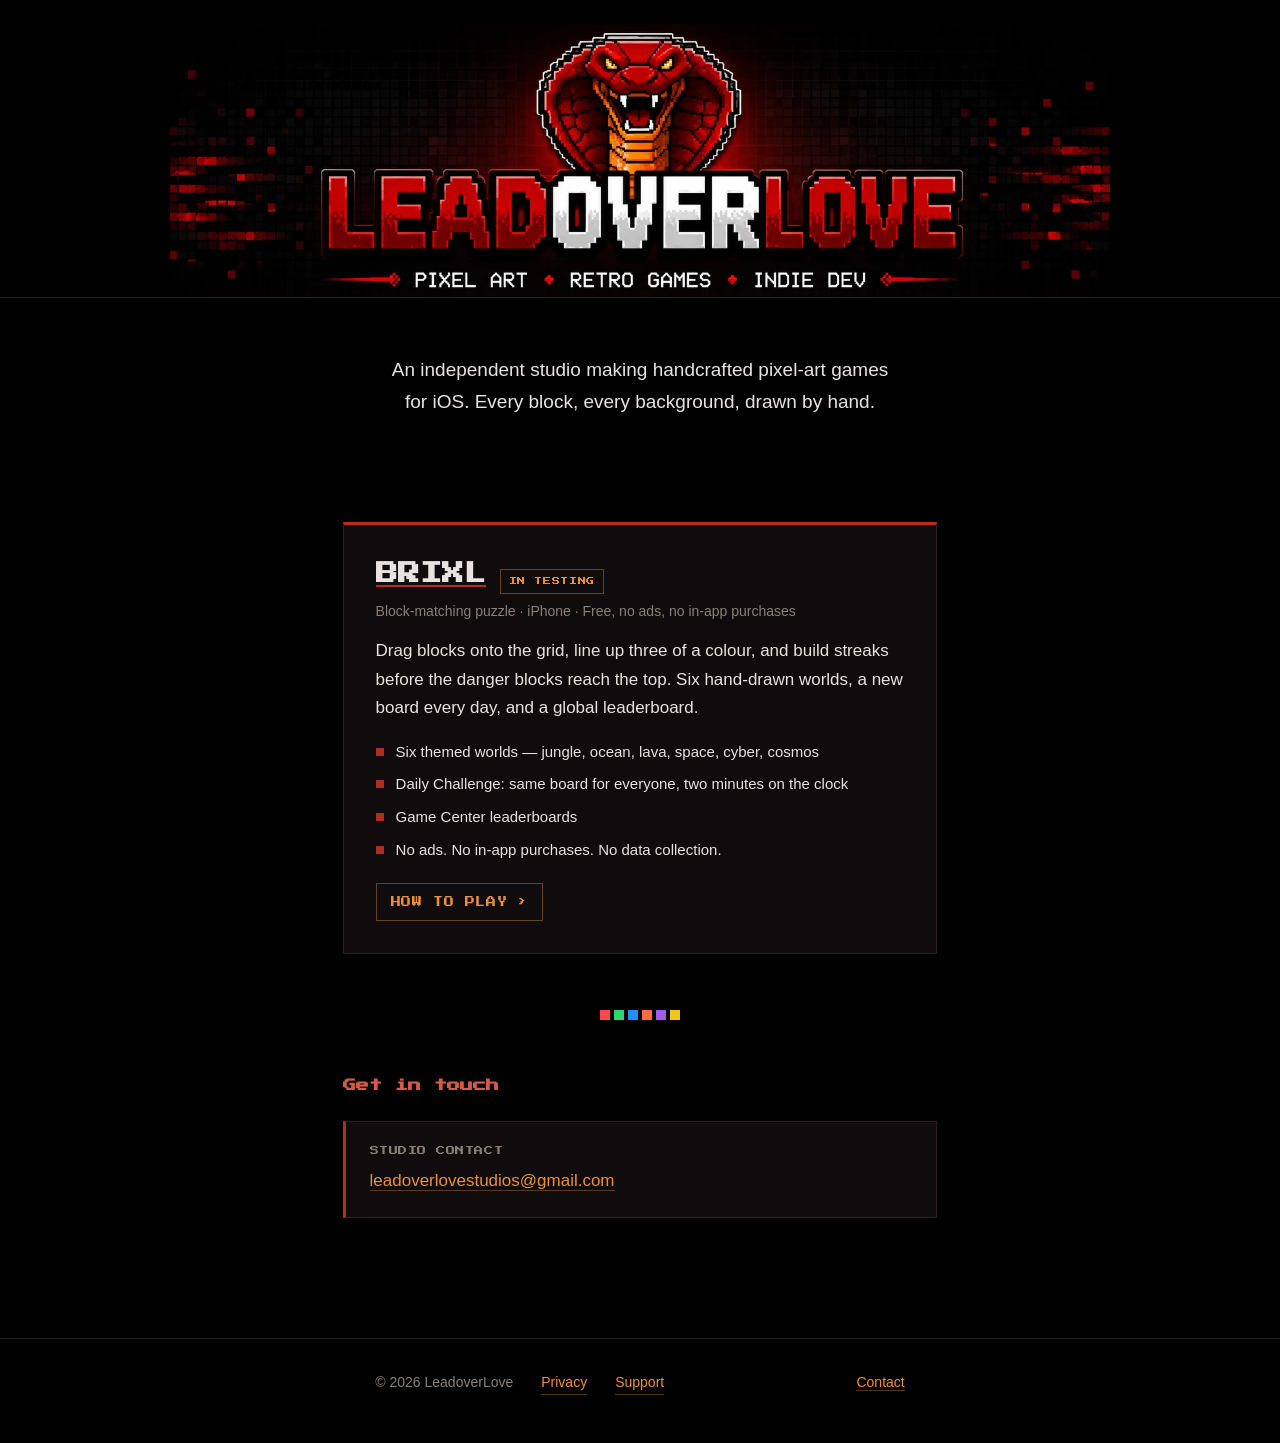
==== index.html @ e68d9afa "Add files via upload" ====
<!DOCTYPE html>
<html lang="en">
<head>
<meta charset="utf-8">
<meta name="viewport" content="width=device-width, initial-scale=1">
<meta name="google-site-verification" content="ZD58j9wQBkLsRxdxLFWqJ_ikYCnvQP8m34xMKHqDhYk" />
<title>Brixl — a pixel-art puzzle game for iPhone | LeadoverLove</title>
<meta name="description" content="Brixl is a handcrafted pixel-art block-matching puzzle game for iPhone. Six themed worlds, a daily challenge, and Game Center leaderboards. Free, no ads, no in-app purchases. Made by LeadoverLove.">
<link rel="canonical" href="https://leadoverlove.github.io/">
<meta name="theme-color" content="#000000">
<link rel="icon" href="logo.png">

<meta property="og:type" content="website">
<meta property="og:site_name" content="LeadoverLove">
<meta property="og:url" content="https://leadoverlove.github.io/">
<meta property="og:title" content="Brixl — a pixel-art puzzle game for iPhone">
<meta property="og:description" content="Six pixel art worlds, a new board every day, and a global leaderboard. Free, no ads, no in-app purchases.">
<meta property="og:image" content="https://leadoverlove.github.io/banner.jpg">
<meta property="og:image:width" content="1600">
<meta property="og:image:height" content="464">
<meta property="og:image:alt" content="LeadoverLove — pixel art, retro games, indie dev">
<meta name="twitter:card" content="summary_large_image">
<meta name="twitter:title" content="Brixl — a pixel-art puzzle game for iPhone">
<meta name="twitter:description" content="Six pixel art worlds, a new board every day, and a global leaderboard. Free, no ads, no in-app purchases.">
<meta name="twitter:image" content="https://leadoverlove.github.io/banner.jpg">

<link rel="stylesheet" href="style.css">

<script type="application/ld+json">
{
  "@context": "https://schema.org",
  "@graph": [
    {
      "@type": "Organization",
      "@id": "https://leadoverlove.github.io/#studio",
      "name": "LeadoverLove",
      "url": "https://leadoverlove.github.io/",
      "logo": "https://leadoverlove.github.io/logo.png",
      "email": "leadoverlovestudios@gmail.com",
      "description": "An independent studio making pixel-art games for iOS."
    },
    {
      "@type": "VideoGame",
      "name": "Brixl",
      "url": "https://leadoverlove.github.io/",
      "image": "https://leadoverlove.github.io/banner.jpg",
      "description": "A pixel-art block-matching puzzle game for iPhone. Drag blocks onto the grid, line up three or more of a colour, and build streaks before the danger blocks reach the top.",
      "genre": ["Puzzle", "Casual"],
      "gamePlatform": "iOS",
      "operatingSystem": "iOS",
      "applicationCategory": "GameApplication",
      "author": { "@id": "https://leadoverlove.github.io/#studio" },
      "publisher": { "@id": "https://leadoverlove.github.io/#studio" },
      "offers": {
        "@type": "Offer",
        "price": "0",
        "priceCurrency": "GBP"
      }
    }
  ]
}
</script>
<style>
  /* Landing-page-only styles */
  .hero {
    border-bottom: 1px solid var(--rule);
    background: #000;
    text-align: center;
    padding: 24px 0 0;
    overflow: hidden;
  }
  .hero__art {
    display: block;
    width: 100%;
    max-width: 940px;
    height: auto;
    margin: 0 auto;
  }
  .hero__vo {
    position: absolute;
    width: 1px; height: 1px;
    overflow: hidden;
    clip: rect(0 0 0 0);
    white-space: nowrap;
  }

  .studio-line {
    max-width: 52ch;
    margin: 0 auto;
    padding: 56px 24px 8px;
    text-align: center;
    font-size: 19px;
    line-height: 1.7;
    color: var(--text);
  }

  /* Title card */
  .title-card {
    background: var(--ink-raised);
    border: 1px solid var(--rule);
    border-top: 3px solid var(--red);
    padding: 32px;
    margin: 40px 0 0;
  }
  .title-card__head {
    display: flex;
    align-items: baseline;
    gap: 14px;
    flex-wrap: wrap;
    margin-bottom: 6px;
  }
  .title-card__name {
    font-family: var(--display);
    font-size: 22px;
    color: var(--text);
    margin: 0;
  }
  .status {
    font-family: var(--display);
    font-size: 8px;
    letter-spacing: 0.08em;
    color: var(--amber);
    border: 1px solid rgba(236, 145, 56, 0.4);
    padding: 5px 8px;
  }
  .status--soon {
    color: var(--muted);
    border-color: var(--rule);
  }
  .title-card__meta {
    color: var(--muted);
    font-size: 14px;
    margin: 0 0 18px;
  }
  .title-card p { margin-bottom: 14px; }
  .title-card p:last-child { margin-bottom: 0; }
  .feature-list {
    list-style: none;
    padding: 0;
    margin: 18px 0 0;
    display: grid;
    gap: 8px;
  }
  .feature-list li {
    padding-left: 20px;
    position: relative;
    color: var(--text);
    font-size: 15px;
  }
  .feature-list li::before {
    content: '';
    position: absolute;
    left: 0;
    top: 8px;
    width: 8px;
    height: 8px;
    background: var(--red);
  }
  .title-card--next { border-top-color: var(--rule); }
  .title-card--next .title-card__name { color: var(--muted); }

  /* BRIXL title links through to the full game page */
  .title-link {
    color: inherit;
    text-decoration: none;
    border-bottom: 2px solid var(--red);
    transition: color 0.15s ease, border-color 0.15s ease;
  }
  .title-link:hover {
    color: var(--red-lit);
    border-bottom-color: var(--red-lit);
  }
  .card-cta {
    margin-top: 20px;
    font-size: 15px;
  }
  .card-cta a {
    font-family: var(--display);
    font-size: 10px;
    letter-spacing: 0.06em;
    border-bottom: none;
    border: 1px solid rgba(236, 145, 56, 0.4);
    padding: 10px 14px;
    display: inline-block;
    transition: border-color 0.15s ease, color 0.15s ease;
  }
  .card-cta a:hover {
    border-color: var(--amber-lit);
  }

  @media (max-width: 560px) {
    .hero { padding: 52px 20px 48px; }
    .hero__mark { width: 96px; height: 96px; }
    .title-card { padding: 24px 20px; }
    .title-card__name { font-size: 17px; }
    .studio-line { font-size: 17px; padding-top: 44px; }
  }
</style>
</head>
<body>

<header class="hero">
  <h1 class="hero__vo">LeadoverLove &mdash; pixel art, retro games, indie dev</h1>
  <picture>
    <source srcset="banner.webp" type="image/webp">
    <img class="hero__art" src="banner.jpg"
         width="1600" height="464"
         alt="LeadoverLove &mdash; pixel art, retro games, indie dev">
  </picture>
</header>

<p class="studio-line">
  An independent studio making handcrafted pixel-art games for iOS. Every block, every background, drawn by hand.
</p>

<main>

  <article class="title-card">
    <div class="title-card__head">
      <h2 class="title-card__name"><a class="title-link" href="brixl.html">BRIXL</a></h2>
      <span class="status">IN TESTING</span>
    </div>
    <p class="title-card__meta">Block-matching puzzle &middot; iPhone &middot; Free, no ads, no in-app purchases</p>
    <p>Drag blocks onto the grid, line up three of a colour, and build streaks before the danger blocks reach the top. Six hand-drawn worlds, a new board every day, and a global leaderboard.</p>
    <ul class="feature-list">
      <li>Six themed worlds &mdash; jungle, ocean, lava, space, cyber, cosmos</li>
      <li>Daily Challenge: same board for everyone, two minutes on the clock</li>
      <li>Game Center leaderboards</li>
      <li>No ads. No in-app purchases. No data collection.</li>
    </ul>
    <p class="card-cta"><a href="brixl.html">HOW TO PLAY &rsaquo;</a></p>
  </article>

  <div class="divider">
    <ul class="blocks"><li></li><li></li><li></li><li></li><li></li><li></li></ul>
  </div>

  <h2>Get in touch</h2>
  <div class="card">
    <span class="label">STUDIO CONTACT</span>
    <p><a href="mailto:leadoverlovestudios@gmail.com">leadoverlovestudios@gmail.com</a></p>
  </div>

</main>

<footer class="site-foot">
  <div class="site-foot__inner">
    <span>&copy; 2026 LeadoverLove</span>
    <a href="privacy.html">Privacy</a>
    <a href="support.html">Support</a>
    <span class="spacer"><a href="mailto:leadoverlovestudios@gmail.com">Contact</a></span>
  </div>
</footer>

</body>
</html>
---- style.css ----
/* LeadoverLove Studios — shared styles
   Palette sampled directly from the studio cobra mark. */

@import url('https://fonts.googleapis.com/css2?family=Press+Start+2P&display=swap');

:root {
  --ink:        #000000;
  --ink-raised: #100B0C;
  --red:        #B12D21;
  --red-lit:    #D55A4A;
  --amber:      #EC9138;
  --amber-lit:  #F3BA63;
  --text:       #E8E3E1;
  --muted:      #8A8078;
  --rule:       #2A2022;

  --display: 'Press Start 2P', ui-monospace, monospace;
  --body: -apple-system, BlinkMacSystemFont, 'Segoe UI', Inter, Helvetica, Arial, sans-serif;

  --measure: 68ch;
}

*, *::before, *::after { box-sizing: border-box; }

html { -webkit-text-size-adjust: 100%; }

body {
  margin: 0;
  background: var(--ink);
  color: var(--text);
  font-family: var(--body);
  font-size: 17px;
  line-height: 1.65;
  -webkit-font-smoothing: antialiased;
}

/* ---- Pixel block rule: the signature device.
       Squares in Brixl's six block colours. ---- */
.blocks {
  display: flex;
  gap: 4px;
  margin: 0;
  padding: 0;
  list-style: none;
}
.blocks li { width: 10px; height: 10px; }
.blocks li:nth-child(1) { background: #FF474F; }
.blocks li:nth-child(2) { background: #2ED672; }
.blocks li:nth-child(3) { background: #1E8FFF; }
.blocks li:nth-child(4) { background: #FF6B36; }
.blocks li:nth-child(5) { background: #A45BE8; }
.blocks li:nth-child(6) { background: #F5C518; }

/* ---- Header ---- */
.site-head {
  border-bottom: 1px solid var(--rule);
  background: var(--ink-raised);
}
.site-head__inner {
  max-width: var(--measure);
  margin: 0 auto;
  padding: 28px 24px;
  display: flex;
  align-items: center;
  gap: 16px;
}
.mark {
  width: 44px;
  height: 44px;
  image-rendering: pixelated;
  flex: none;
}
.wordmark {
  font-family: var(--display);
  font-size: 13px;
  letter-spacing: 0.02em;
  color: var(--text);
  text-decoration: none;
  line-height: 1.4;
}
.wordmark span { color: var(--red-lit); }

/* ---- Layout ---- */
main {
  max-width: var(--measure);
  margin: 0 auto;
  padding: 56px 24px 96px;
}

.eyebrow {
  font-family: var(--display);
  font-size: 10px;
  color: var(--amber);
  letter-spacing: 0.08em;
  margin: 0 0 20px;
}

h1 {
  font-family: var(--display);
  font-size: clamp(18px, 4.5vw, 28px);
  line-height: 1.45;
  color: var(--text);
  margin: 0 0 12px;
}

.updated {
  color: var(--muted);
  font-size: 14px;
  margin: 0 0 40px;
}

h2 {
  font-family: var(--display);
  font-size: 13px;
  line-height: 1.6;
  color: var(--red-lit);
  margin: 52px 0 16px;
}

h3 {
  font-size: 17px;
  font-weight: 650;
  color: var(--text);
  margin: 32px 0 6px;
}

p { margin: 0 0 16px; }

strong { color: #FFF; font-weight: 650; }

a {
  color: var(--amber);
  text-decoration: none;
  border-bottom: 1px solid rgba(236, 145, 56, 0.35);
  transition: color 0.15s ease, border-color 0.15s ease;
}
a:hover { color: var(--amber-lit); border-bottom-color: var(--amber-lit); }
a:focus-visible {
  outline: 2px solid var(--amber);
  outline-offset: 3px;
  border-radius: 2px;
}

/* ---- Contact card ---- */
.card {
  background: var(--ink-raised);
  border: 1px solid var(--rule);
  border-left: 3px solid var(--red);
  padding: 22px 24px;
  margin: 24px 0;
}
.card p:last-child { margin-bottom: 0; }
.card .label {
  font-family: var(--display);
  font-size: 9px;
  color: var(--muted);
  letter-spacing: 0.06em;
  display: block;
  margin-bottom: 8px;
}

/* ---- Divider ---- */
.divider {
  margin: 56px 0;
  display: flex;
  justify-content: center;
}

/* ---- Media: screenshots and video loops ----
   Phone-shaped media sits in a framed figure. Video uses
   autoplay+muted+loop+playsinline so it behaves like a GIF
   at a fraction of the file size, and still plays on iOS. */
.shot {
  margin: 28px 0;
}
.shot__frame {
  background: var(--ink-raised);
  border: 1px solid var(--rule);
  padding: 12px;
  display: flex;
  justify-content: center;
}
.shot__frame img,
.shot__frame video {
  display: block;
  width: 100%;
  max-width: 300px;
  height: auto;
  border-radius: 4px;
}
.shot figcaption {
  color: var(--muted);
  font-size: 14px;
  margin-top: 10px;
  text-align: center;
}

/* Side-by-side on wider screens */
.shot-row {
  display: grid;
  grid-template-columns: 1fr 1fr;
  gap: 20px;
  margin: 28px 0;
}
.shot-row .shot { margin: 0; }

/* ---- Placeholder: delete these rules once real media is in ---- */
.placeholder {
  background: repeating-linear-gradient(
    45deg,
    #140F10,
    #140F10 10px,
    #1A1214 10px,
    #1A1214 20px
  );
  border: 1px dashed #3A2C2E;
  aspect-ratio: 9 / 19.5;
  width: 100%;
  max-width: 300px;
  display: flex;
  align-items: center;
  justify-content: center;
  text-align: center;
  padding: 20px;
  color: #6A605C;
  font-family: var(--display);
  font-size: 9px;
  line-height: 2;
}
.placeholder--wide { aspect-ratio: 16 / 9; max-width: 100%; }

/* ---- Numbered steps ---- */
.step {
  display: flex;
  gap: 18px;
  margin: 0 0 12px;
  align-items: baseline;
}
.step__num {
  font-family: var(--display);
  font-size: 13px;
  color: var(--red);
  flex: none;
  width: 28px;
}
.step__body { flex: 1; }
.step__body h3 { margin-top: 0; }

/* ---- Back link ---- */
.backlink {
  font-family: var(--display);
  font-size: 9px;
  letter-spacing: 0.06em;
  color: var(--muted);
  text-decoration: none;
  border-bottom: none;
  display: inline-block;
  margin-bottom: 28px;
}
.backlink:hover { color: var(--amber); border-bottom: none; }

@media (max-width: 560px) {
  .shot-row { grid-template-columns: 1fr; }
  .step { gap: 12px; }
  .step__num { width: 22px; font-size: 11px; }
}

/* ---- Footer ---- */
.site-foot {
  border-top: 1px solid var(--rule);
  padding: 32px 24px 48px;
}
.site-foot__inner {
  max-width: var(--measure);
  margin: 0 auto;
  display: flex;
  flex-wrap: wrap;
  gap: 12px 28px;
  align-items: center;
  font-size: 14px;
  color: var(--muted);
}
.site-foot a { font-size: 14px; }
.site-foot .spacer { margin-left: auto; }

@media (max-width: 560px) {
  body { font-size: 16px; }
  .site-head__inner { padding: 22px 20px; }
  main { padding: 40px 20px 72px; }
  .wordmark { font-size: 11px; }
  h2 { font-size: 12px; }
  .site-foot .spacer { margin-left: 0; }
}

@media (prefers-reduced-motion: reduce) {
  * { transition: none !important; animation: none !important; }
}
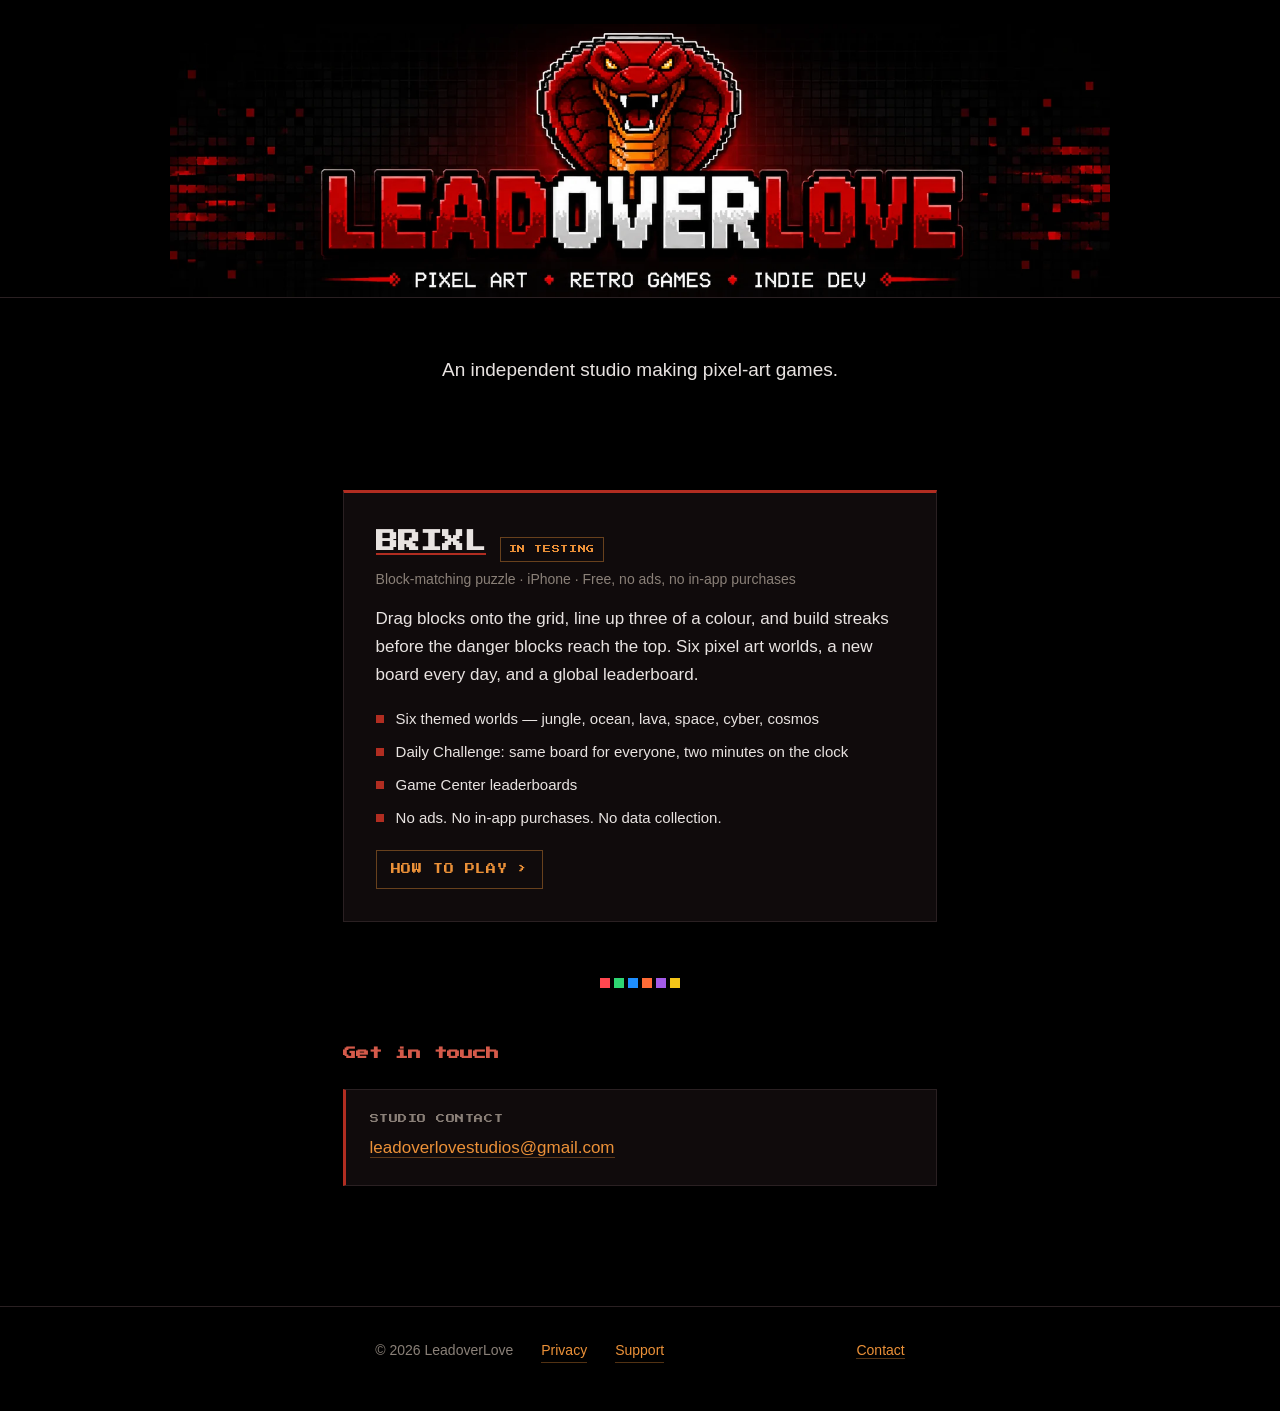
==== commit c858c985: "Update index.html" ====
--- a/index.html
+++ b/index.html
@@ -5,7 +5,7 @@
 <meta name="viewport" content="width=device-width, initial-scale=1">
 <meta name="google-site-verification" content="ZD58j9wQBkLsRxdxLFWqJ_ikYCnvQP8m34xMKHqDhYk" />
 <title>Brixl — a pixel-art puzzle game for iPhone | LeadoverLove</title>
-<meta name="description" content="Brixl is a handcrafted pixel-art block-matching puzzle game for iPhone. Six themed worlds, a daily challenge, and Game Center leaderboards. Free, no ads, no in-app purchases. Made by LeadoverLove.">
+<meta name="description" content="Brixl is a pixel-art block-matching puzzle game for iPhone. Six themed worlds, a daily challenge, and Game Center leaderboards. Free, no ads, no in-app purchases. Made by LeadoverLove.">
 <link rel="canonical" href="https://leadoverlove.github.io/">
 <meta name="theme-color" content="#000000">
 <link rel="icon" href="logo.png">
@@ -37,7 +37,7 @@
       "url": "https://leadoverlove.github.io/",
       "logo": "https://leadoverlove.github.io/logo.png",
       "email": "leadoverlovestudios@gmail.com",
-      "description": "An independent studio making pixel-art games for iOS."
+      "description": "An independent studio making pixel-art games."
     },
     {
       "@type": "VideoGame",
@@ -201,16 +201,13 @@
 
 <header class="hero">
   <h1 class="hero__vo">LeadoverLove &mdash; pixel art, retro games, indie dev</h1>
-  <picture>
-    <source srcset="banner.webp" type="image/webp">
-    <img class="hero__art" src="banner.jpg"
-         width="1600" height="464"
-         alt="LeadoverLove &mdash; pixel art, retro games, indie dev">
-  </picture>
+  <img class="hero__art" src="banner.webp"
+       width="1600" height="464"
+       alt="LeadoverLove &mdash; pixel art, retro games, indie dev">
 </header>
 
 <p class="studio-line">
-  An independent studio making handcrafted pixel-art games for iOS. Every block, every background, drawn by hand.
+  An independent studio making pixel-art games.
 </p>
 
 <main>
@@ -221,7 +218,7 @@
       <span class="status">IN TESTING</span>
     </div>
     <p class="title-card__meta">Block-matching puzzle &middot; iPhone &middot; Free, no ads, no in-app purchases</p>
-    <p>Drag blocks onto the grid, line up three of a colour, and build streaks before the danger blocks reach the top. Six hand-drawn worlds, a new board every day, and a global leaderboard.</p>
+    <p>Drag blocks onto the grid, line up three of a colour, and build streaks before the danger blocks reach the top. Six pixel art worlds, a new board every day, and a global leaderboard.</p>
     <ul class="feature-list">
       <li>Six themed worlds &mdash; jungle, ocean, lava, space, cyber, cosmos</li>
       <li>Daily Challenge: same board for everyone, two minutes on the clock</li>
--- a/style.css
+++ b/style.css
@@ -124,6 +124,17 @@
   margin: 32px 0 6px;
 }
 
+/* Standalone h3s (Power-ups subsections) need to read as headings
+   against the pixel-font h2s, not as bold body text. Inside .step
+   the number already signals hierarchy, so those stay plain. */
+main > h3 {
+  font-family: var(--display);
+  font-size: 11px;
+  color: var(--amber);
+  letter-spacing: 0.04em;
+  margin: 40px 0 14px;
+}
+
 p { margin: 0 0 16px; }
 
 strong { color: #FFF; font-weight: 650; }
@@ -184,7 +195,7 @@
 .shot__frame video {
   display: block;
   width: 100%;
-  max-width: 300px;
+  max-width: 340px;
   height: auto;
   border-radius: 4px;
 }
@@ -193,6 +204,11 @@
   font-size: 14px;
   margin-top: 10px;
   text-align: center;
+}
+
+/* The opening shot gets more room than the inline ones */
+.shot--hero .shot__frame img {
+  max-width: 380px;
 }
 
 /* Side-by-side on wider screens */
@@ -203,6 +219,42 @@
   margin: 28px 0;
 }
 .shot-row .shot { margin: 0; }
+
+/* ---- Locked panel: Cosmos is deliberately not shown. Matches the
+       phone-shot aspect ratio so the grid row stays even. ---- */
+.locked {
+  width: 100%;
+  max-width: 340px;
+  aspect-ratio: 600 / 1304;
+  background:
+    radial-gradient(circle at 50% 42%, rgba(177, 45, 33, 0.10), transparent 62%),
+    var(--ink);
+  border: 1px solid var(--rule);
+  border-radius: 4px;
+  display: flex;
+  flex-direction: column;
+  align-items: center;
+  justify-content: center;
+  gap: 12px;
+  text-align: center;
+  padding: 20px;
+}
+.locked__icon {
+  font-size: 22px;
+  color: var(--red);
+  line-height: 1;
+}
+.locked__line {
+  font-family: var(--display);
+  font-size: 10px;
+  letter-spacing: 0.06em;
+  color: var(--amber);
+  line-height: 1.8;
+}
+.locked__sub {
+  font-size: 13px;
+  color: var(--muted);
+}
 
 /* ---- Placeholder: delete these rules once real media is in ---- */
 .placeholder {
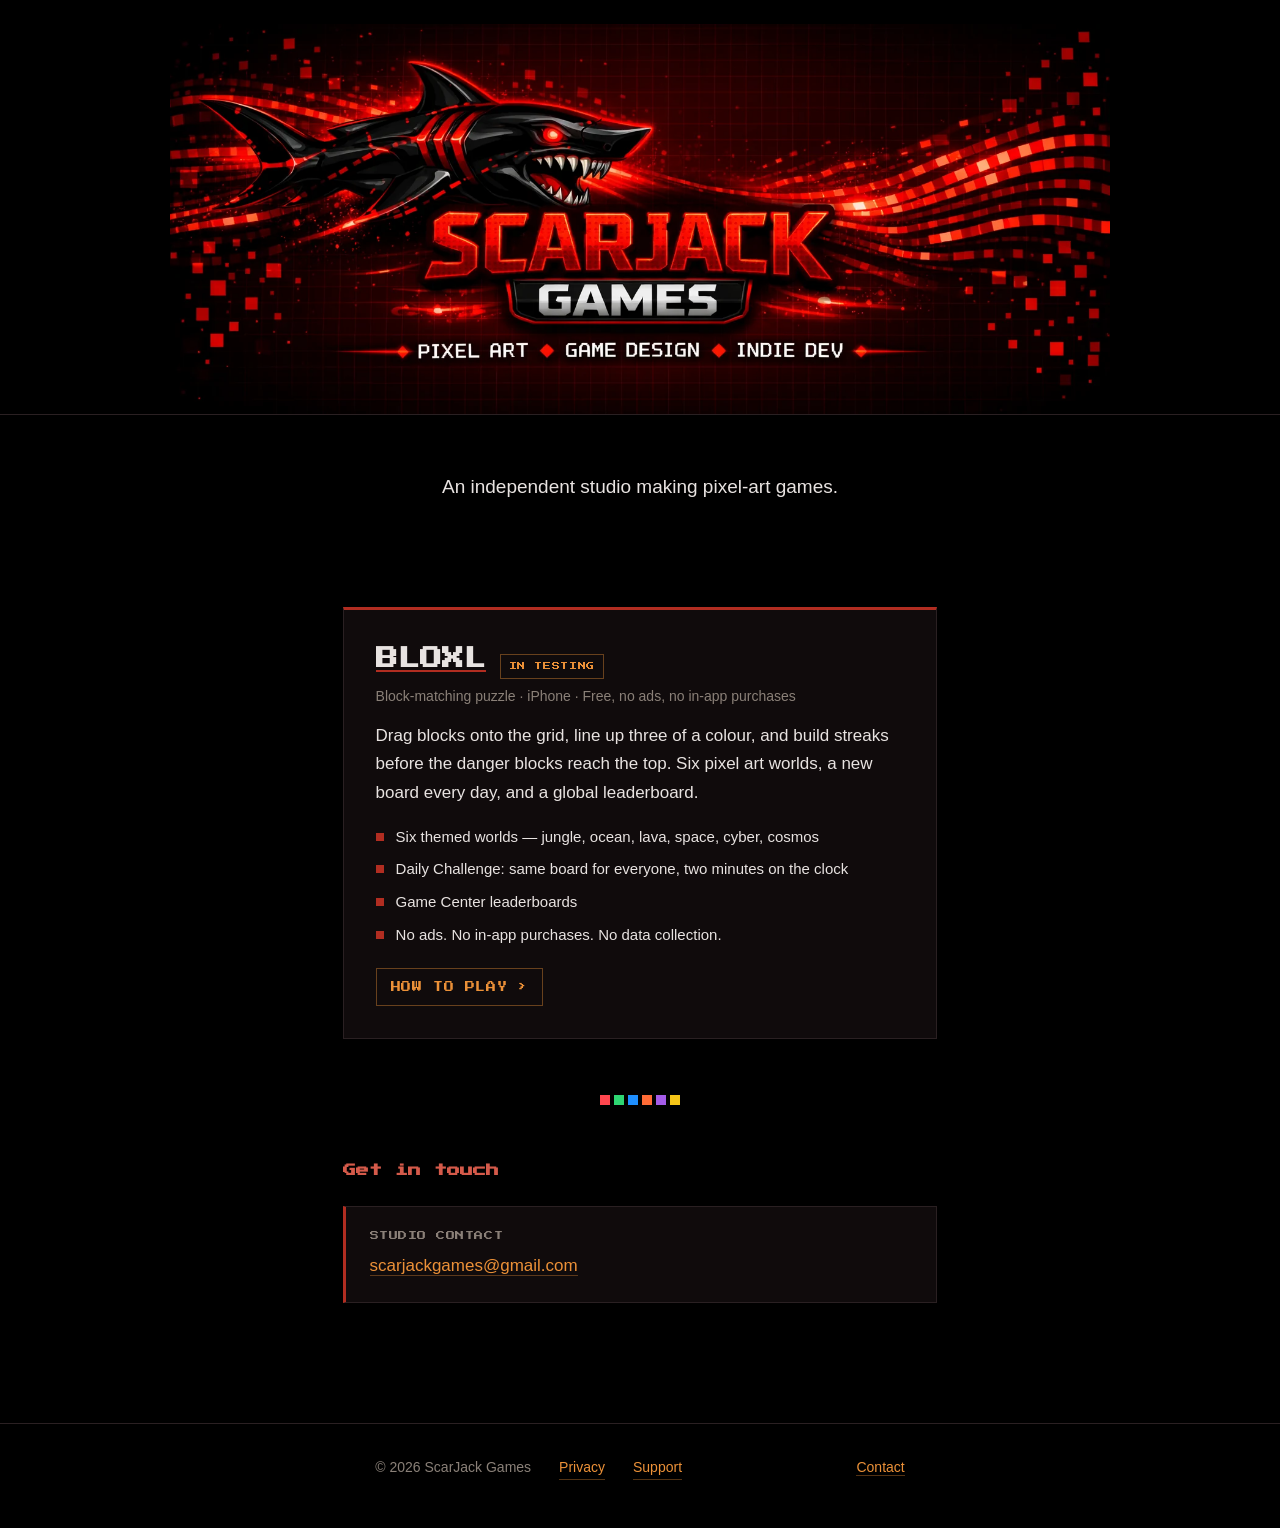
==== commit b0bcf447: "Add files via upload" ====
--- a/index.html
+++ b/index.html
@@ -4,25 +4,25 @@
 <meta charset="utf-8">
 <meta name="viewport" content="width=device-width, initial-scale=1">
 <meta name="google-site-verification" content="ZD58j9wQBkLsRxdxLFWqJ_ikYCnvQP8m34xMKHqDhYk" />
-<title>Brixl — a pixel-art puzzle game for iPhone | LeadoverLove</title>
-<meta name="description" content="Brixl is a pixel-art block-matching puzzle game for iPhone. Six themed worlds, a daily challenge, and Game Center leaderboards. Free, no ads, no in-app purchases. Made by LeadoverLove.">
-<link rel="canonical" href="https://leadoverlove.github.io/">
+<title>Bloxl — a pixel-art puzzle game for iPhone | ScarJack Games</title>
+<meta name="description" content="Bloxl is a pixel-art block-matching puzzle game for iPhone. Six themed worlds, a daily challenge, and Game Center leaderboards. Free, no ads, no in-app purchases. Made by ScarJack Games.">
+<link rel="canonical" href="https://scarjackgames.github.io/">
 <meta name="theme-color" content="#000000">
 <link rel="icon" href="logo.png">
 
 <meta property="og:type" content="website">
-<meta property="og:site_name" content="LeadoverLove">
-<meta property="og:url" content="https://leadoverlove.github.io/">
-<meta property="og:title" content="Brixl — a pixel-art puzzle game for iPhone">
+<meta property="og:site_name" content="ScarJack Games">
+<meta property="og:url" content="https://scarjackgames.github.io/">
+<meta property="og:title" content="Bloxl — a pixel-art puzzle game for iPhone">
 <meta property="og:description" content="Six pixel art worlds, a new board every day, and a global leaderboard. Free, no ads, no in-app purchases.">
-<meta property="og:image" content="https://leadoverlove.github.io/banner.jpg">
-<meta property="og:image:width" content="1600">
-<meta property="og:image:height" content="464">
-<meta property="og:image:alt" content="LeadoverLove — pixel art, retro games, indie dev">
+<meta property="og:image" content="https://scarjackgames.github.io/banner.jpg">
+<meta property="og:image:width" content="1536">
+<meta property="og:image:height" content="637">
+<meta property="og:image:alt" content="ScarJack Games — pixel art, game design, indie dev">
 <meta name="twitter:card" content="summary_large_image">
-<meta name="twitter:title" content="Brixl — a pixel-art puzzle game for iPhone">
+<meta name="twitter:title" content="Bloxl — a pixel-art puzzle game for iPhone">
 <meta name="twitter:description" content="Six pixel art worlds, a new board every day, and a global leaderboard. Free, no ads, no in-app purchases.">
-<meta name="twitter:image" content="https://leadoverlove.github.io/banner.jpg">
+<meta name="twitter:image" content="https://scarjackgames.github.io/banner.jpg">
 
 <link rel="stylesheet" href="style.css">
 
@@ -32,25 +32,25 @@
   "@graph": [
     {
       "@type": "Organization",
-      "@id": "https://leadoverlove.github.io/#studio",
-      "name": "LeadoverLove",
-      "url": "https://leadoverlove.github.io/",
-      "logo": "https://leadoverlove.github.io/logo.png",
-      "email": "leadoverlovestudios@gmail.com",
+      "@id": "https://scarjackgames.github.io/#studio",
+      "name": "ScarJack Games",
+      "url": "https://scarjackgames.github.io/",
+      "logo": "https://scarjackgames.github.io/logo.png",
+      "email": "scarjackgames@gmail.com",
       "description": "An independent studio making pixel-art games."
     },
     {
       "@type": "VideoGame",
-      "name": "Brixl",
-      "url": "https://leadoverlove.github.io/",
-      "image": "https://leadoverlove.github.io/banner.jpg",
+      "name": "Bloxl",
+      "url": "https://scarjackgames.github.io/",
+      "image": "https://scarjackgames.github.io/banner.jpg",
       "description": "A pixel-art block-matching puzzle game for iPhone. Drag blocks onto the grid, line up three or more of a colour, and build streaks before the danger blocks reach the top.",
       "genre": ["Puzzle", "Casual"],
       "gamePlatform": "iOS",
       "operatingSystem": "iOS",
       "applicationCategory": "GameApplication",
-      "author": { "@id": "https://leadoverlove.github.io/#studio" },
-      "publisher": { "@id": "https://leadoverlove.github.io/#studio" },
+      "author": { "@id": "https://scarjackgames.github.io/#studio" },
+      "publisher": { "@id": "https://scarjackgames.github.io/#studio" },
       "offers": {
         "@type": "Offer",
         "price": "0",
@@ -159,7 +159,7 @@
   .title-card--next { border-top-color: var(--rule); }
   .title-card--next .title-card__name { color: var(--muted); }
 
-  /* BRIXL title links through to the full game page */
+  /* BLOXL title links through to the full game page */
   .title-link {
     color: inherit;
     text-decoration: none;
@@ -200,10 +200,10 @@
 <body>
 
 <header class="hero">
-  <h1 class="hero__vo">LeadoverLove &mdash; pixel art, retro games, indie dev</h1>
+  <h1 class="hero__vo">ScarJack Games &mdash; pixel art, game design, indie dev</h1>
   <img class="hero__art" src="banner.webp"
-       width="1600" height="464"
-       alt="LeadoverLove &mdash; pixel art, retro games, indie dev">
+       width="1536" height="637"
+       alt="ScarJack Games &mdash; pixel art, game design, indie dev">
 </header>
 
 <p class="studio-line">
@@ -214,7 +214,7 @@
 
   <article class="title-card">
     <div class="title-card__head">
-      <h2 class="title-card__name"><a class="title-link" href="brixl.html">BRIXL</a></h2>
+      <h2 class="title-card__name"><a class="title-link" href="bloxl.html">BLOXL</a></h2>
       <span class="status">IN TESTING</span>
     </div>
     <p class="title-card__meta">Block-matching puzzle &middot; iPhone &middot; Free, no ads, no in-app purchases</p>
@@ -225,7 +225,7 @@
       <li>Game Center leaderboards</li>
       <li>No ads. No in-app purchases. No data collection.</li>
     </ul>
-    <p class="card-cta"><a href="brixl.html">HOW TO PLAY &rsaquo;</a></p>
+    <p class="card-cta"><a href="bloxl.html">HOW TO PLAY &rsaquo;</a></p>
   </article>
 
   <div class="divider">
@@ -235,17 +235,17 @@
   <h2>Get in touch</h2>
   <div class="card">
     <span class="label">STUDIO CONTACT</span>
-    <p><a href="mailto:leadoverlovestudios@gmail.com">leadoverlovestudios@gmail.com</a></p>
+    <p><a href="mailto:scarjackgames@gmail.com">scarjackgames@gmail.com</a></p>
   </div>
 
 </main>
 
 <footer class="site-foot">
   <div class="site-foot__inner">
-    <span>&copy; 2026 LeadoverLove</span>
+    <span>&copy; 2026 ScarJack Games</span>
     <a href="privacy.html">Privacy</a>
     <a href="support.html">Support</a>
-    <span class="spacer"><a href="mailto:leadoverlovestudios@gmail.com">Contact</a></span>
+    <span class="spacer"><a href="mailto:scarjackgames@gmail.com">Contact</a></span>
   </div>
 </footer>
 
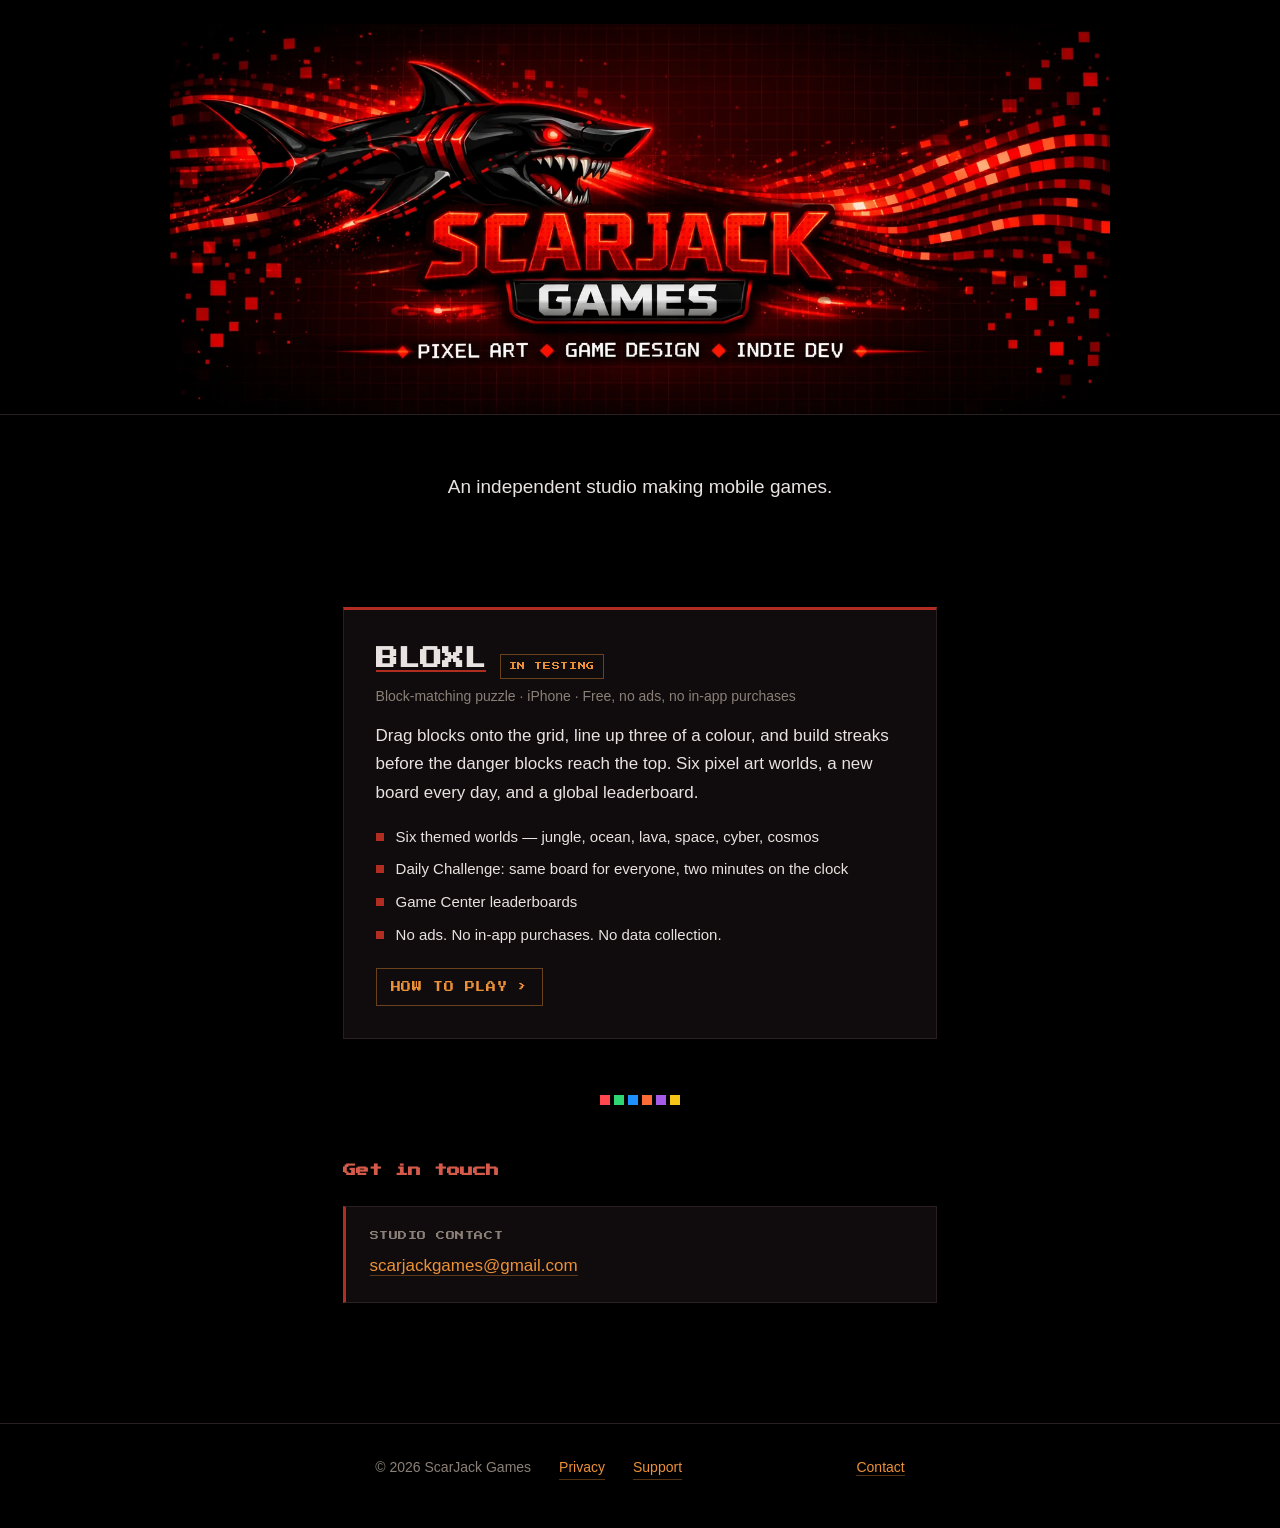
==== commit bda464b7: "Update index.html" ====
--- a/index.html
+++ b/index.html
@@ -3,7 +3,7 @@
 <head>
 <meta charset="utf-8">
 <meta name="viewport" content="width=device-width, initial-scale=1">
-<meta name="google-site-verification" content="ZD58j9wQBkLsRxdxLFWqJ_ikYCnvQP8m34xMKHqDhYk" />
+<meta name="google-site-verification" content="ux9OXMJyqcVooFPjVleo0HZXUjEfBQUYelcQPuz5Qtk" /> 
 <title>Bloxl — a pixel-art puzzle game for iPhone | ScarJack Games</title>
 <meta name="description" content="Bloxl is a pixel-art block-matching puzzle game for iPhone. Six themed worlds, a daily challenge, and Game Center leaderboards. Free, no ads, no in-app purchases. Made by ScarJack Games.">
 <link rel="canonical" href="https://scarjackgames.github.io/">
@@ -37,7 +37,7 @@
       "url": "https://scarjackgames.github.io/",
       "logo": "https://scarjackgames.github.io/logo.png",
       "email": "scarjackgames@gmail.com",
-      "description": "An independent studio making pixel-art games."
+      "description": "An independent studio making mobile games."
     },
     {
       "@type": "VideoGame",
@@ -207,7 +207,7 @@
 </header>
 
 <p class="studio-line">
-  An independent studio making pixel-art games.
+  An independent studio making mobile games.
 </p>
 
 <main>
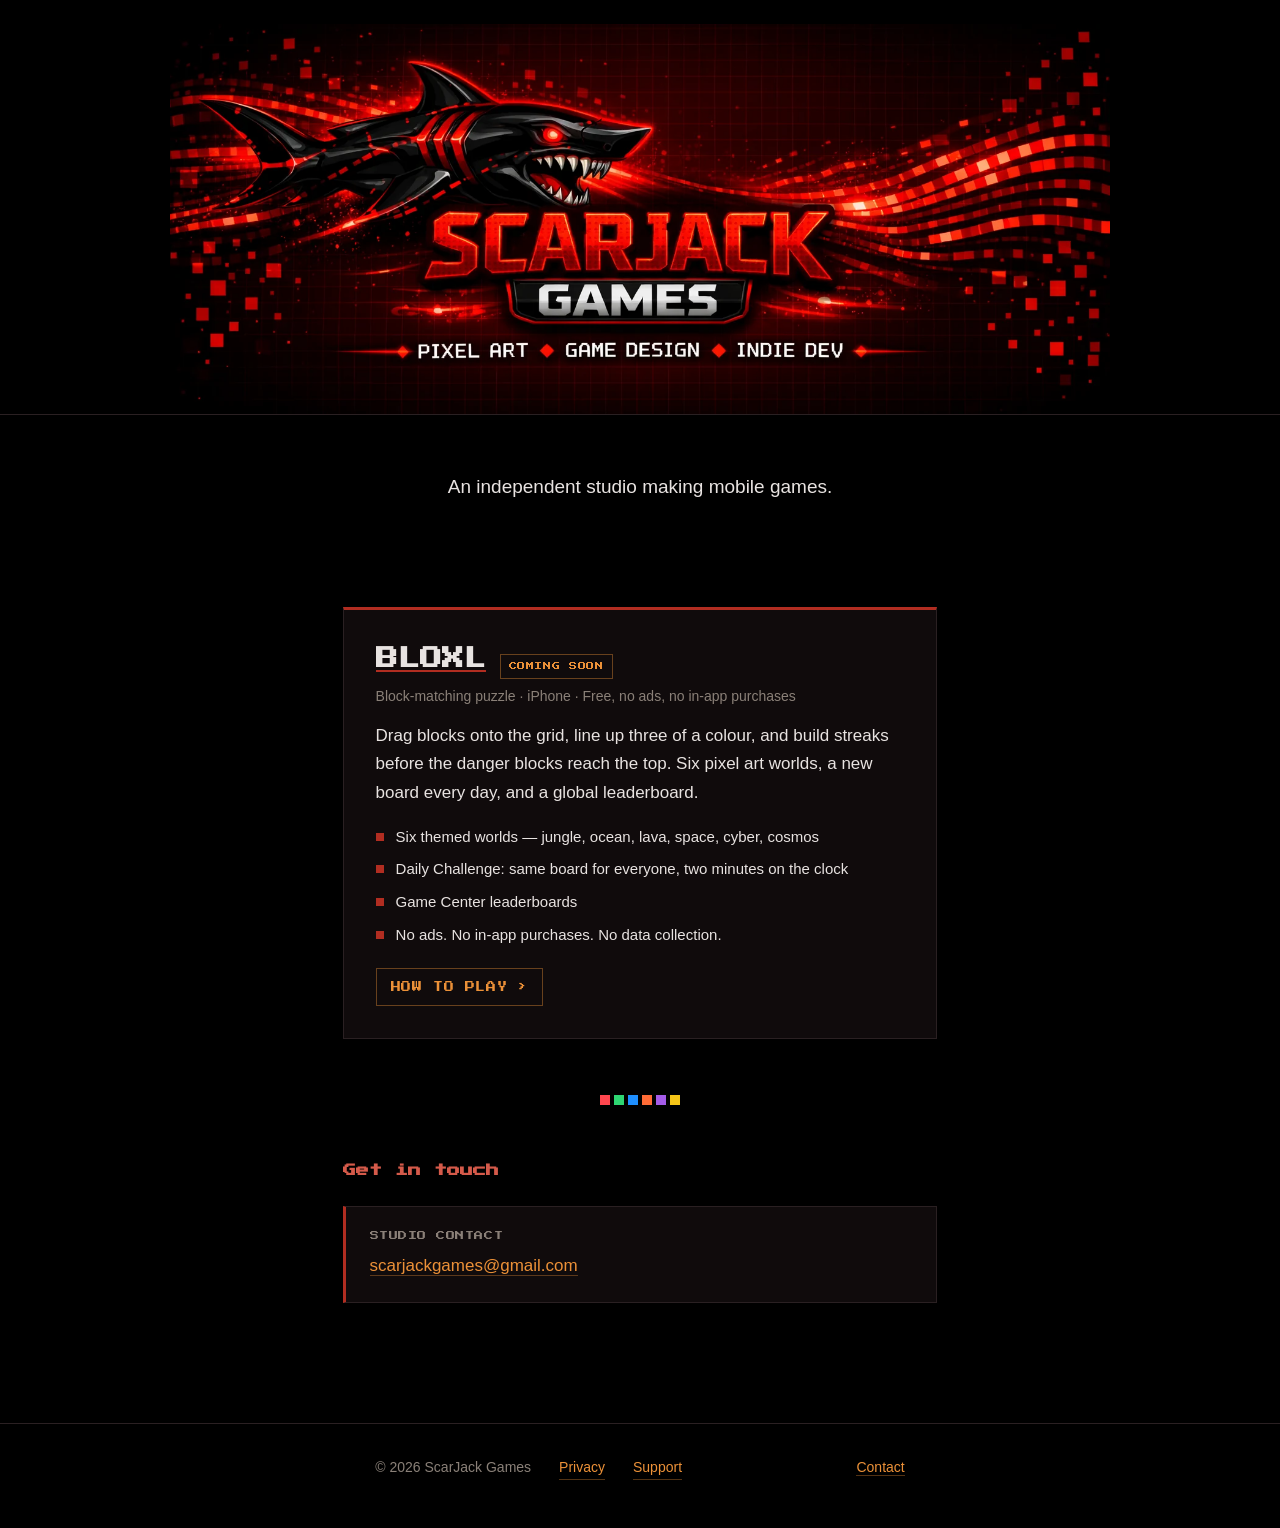
==== commit a0b772e0: "Update index.html" ====
--- a/index.html
+++ b/index.html
@@ -4,7 +4,7 @@
 <meta charset="utf-8">
 <meta name="viewport" content="width=device-width, initial-scale=1">
 <meta name="google-site-verification" content="ux9OXMJyqcVooFPjVleo0HZXUjEfBQUYelcQPuz5Qtk" /> 
-<title>Bloxl — a pixel-art puzzle game for iPhone | ScarJack Games</title>
+<title>BLOXL — a pixel-art puzzle game for iPhone | ScarJack Games</title>
 <meta name="description" content="Bloxl is a pixel-art block-matching puzzle game for iPhone. Six themed worlds, a daily challenge, and Game Center leaderboards. Free, no ads, no in-app purchases. Made by ScarJack Games.">
 <link rel="canonical" href="https://scarjackgames.github.io/">
 <meta name="theme-color" content="#000000">
@@ -13,14 +13,14 @@
 <meta property="og:type" content="website">
 <meta property="og:site_name" content="ScarJack Games">
 <meta property="og:url" content="https://scarjackgames.github.io/">
-<meta property="og:title" content="Bloxl — a pixel-art puzzle game for iPhone">
+<meta property="og:title" content="BLOXL — a pixel-art puzzle game for iPhone">
 <meta property="og:description" content="Six pixel art worlds, a new board every day, and a global leaderboard. Free, no ads, no in-app purchases.">
 <meta property="og:image" content="https://scarjackgames.github.io/banner.jpg">
 <meta property="og:image:width" content="1536">
 <meta property="og:image:height" content="637">
 <meta property="og:image:alt" content="ScarJack Games — pixel art, game design, indie dev">
 <meta name="twitter:card" content="summary_large_image">
-<meta name="twitter:title" content="Bloxl — a pixel-art puzzle game for iPhone">
+<meta name="twitter:title" content="BLOXL — a pixel-art puzzle game for iPhone">
 <meta name="twitter:description" content="Six pixel art worlds, a new board every day, and a global leaderboard. Free, no ads, no in-app purchases.">
 <meta name="twitter:image" content="https://scarjackgames.github.io/banner.jpg">
 
@@ -41,7 +41,7 @@
     },
     {
       "@type": "VideoGame",
-      "name": "Bloxl",
+      "name": "BLOXL",
       "url": "https://scarjackgames.github.io/",
       "image": "https://scarjackgames.github.io/banner.jpg",
       "description": "A pixel-art block-matching puzzle game for iPhone. Drag blocks onto the grid, line up three or more of a colour, and build streaks before the danger blocks reach the top.",
@@ -215,7 +215,7 @@
   <article class="title-card">
     <div class="title-card__head">
       <h2 class="title-card__name"><a class="title-link" href="bloxl.html">BLOXL</a></h2>
-      <span class="status">IN TESTING</span>
+      <span class="status">COMING SOON</span>
     </div>
     <p class="title-card__meta">Block-matching puzzle &middot; iPhone &middot; Free, no ads, no in-app purchases</p>
     <p>Drag blocks onto the grid, line up three of a colour, and build streaks before the danger blocks reach the top. Six pixel art worlds, a new board every day, and a global leaderboard.</p>
--- a/style.css
+++ b/style.css
@@ -59,20 +59,22 @@
 .site-head__inner {
   max-width: var(--measure);
   margin: 0 auto;
-  padding: 28px 24px;
+  padding: 32px 24px;
   display: flex;
   align-items: center;
-  gap: 16px;
-}
+  gap: 20px;
+}
+
 .mark {
-  width: 44px;
-  height: 44px;
+  width: 60px;
+  height: 60px;
   image-rendering: pixelated;
   flex: none;
 }
+
 .wordmark {
   font-family: var(--display);
-  font-size: 13px;
+  font-size: 16px;
   letter-spacing: 0.02em;
   color: var(--text);
   text-decoration: none;
@@ -337,9 +339,22 @@
 
 @media (max-width: 560px) {
   body { font-size: 16px; }
-  .site-head__inner { padding: 22px 20px; }
+
+  .site-head__inner {
+    padding: 22px 20px;
+    gap: 14px;
+  }
+
+  .mark {
+    width: 50px;
+    height: 50px;
+  }
+
+  .wordmark {
+    font-size: 12px;
+  }
+
   main { padding: 40px 20px 72px; }
-  .wordmark { font-size: 11px; }
   h2 { font-size: 12px; }
   .site-foot .spacer { margin-left: 0; }
 }
